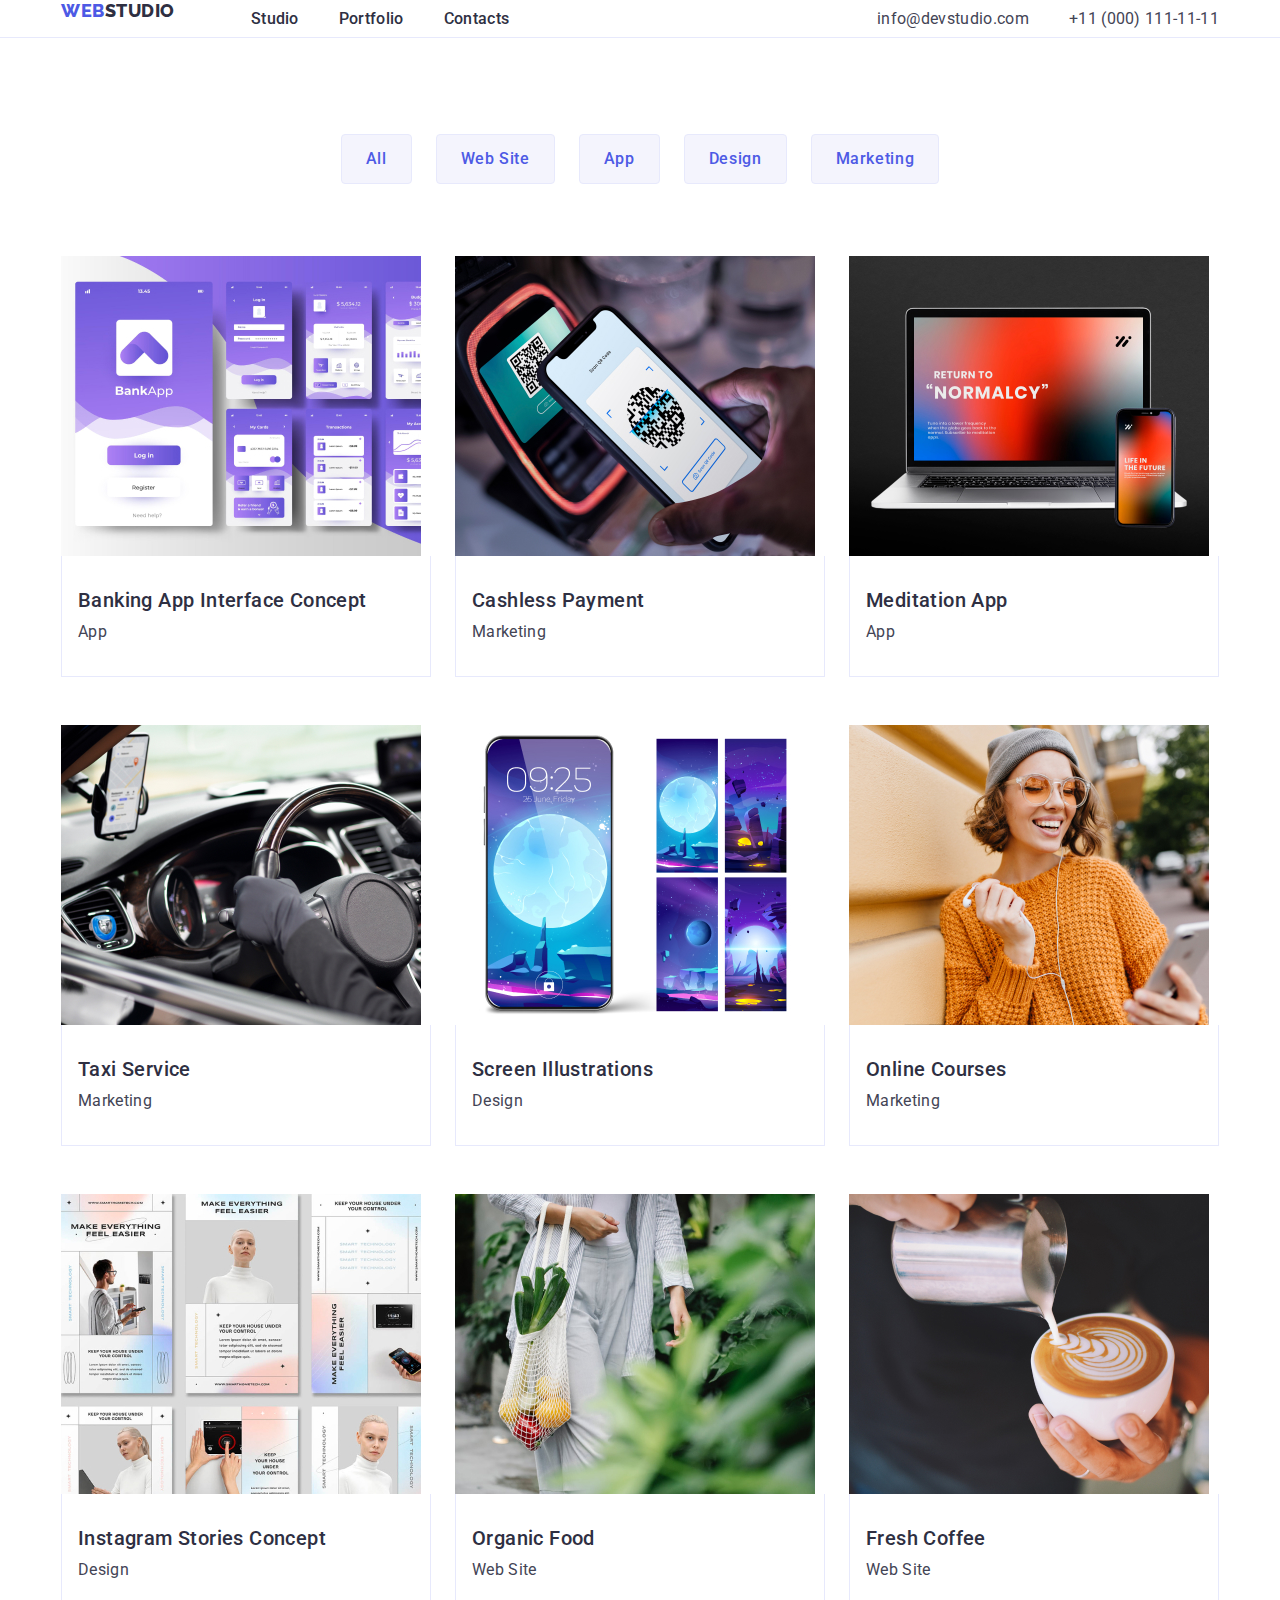
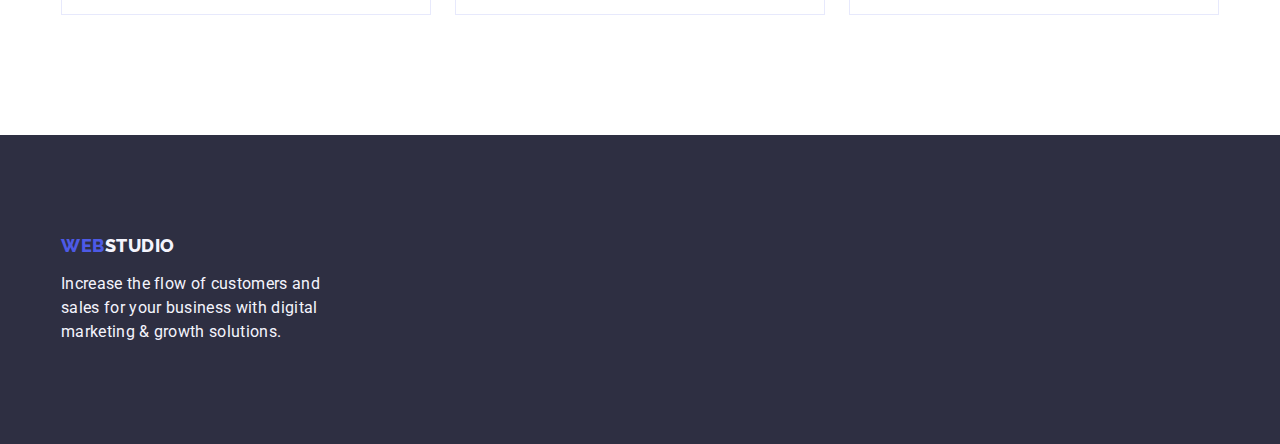
==== portfolio.html @ 87dd43fb "first" ====
<!DOCTYPE html>
<html lang="en">
  <head>
    <meta charset="UTF-8" />
    <meta name="viewport" content="width=device-width, initial-scale=1.0" />
    <link
      rel="stylesheet"
      href="https://cdnjs.cloudflare.com/ajax/libs/modern-normalize/2.0.0/modern-normalize.min.css"
      integrity="sha512-4xo8blKMVCiXpTaLzQSLSw3KFOVPWhm/TRtuPVc4WG6kUgjH6J03IBuG7JZPkcWMxJ5huwaBpOpnwYElP/m6wg=="
      crossorigin="anonymous"
      referrerpolicy="no-referrer"
    />
    <link rel="stylesheet" href="./css/styles.css" />
    <link rel="preconnect" href="https://fonts.googleapis.com" />
    <link rel="preconnect" href="https://fonts.gstatic.com" crossorigin />
    <link
      href="https://fonts.googleapis.com/css2?family=Raleway:wght@800&family=Roboto:wght@400;500;700;900&display=swap"
      rel="stylesheet"
    />
    <title>Portfolio</title>
  </head>
  <body>
    <header class="main-header-container">
      <div class="container another-container">
        <nav class="main-navigation-container">
          <a class="logo-a link" href="./index.html"
            >Web<span class="logo-span-dark-header">Studio</span></a
          >
          <ul class="navigation-list list">
            <li><a class="nav-link link" href="./index.html">Studio</a></li>
            <li>
              <a class="nav-link link" href="./portfolio.html">Portfolio</a>
            </li>
            <li><a class="nav-link link" href="">Contacts</a></li>
          </ul>
        </nav>
        <address class="address-container">
          <ul class="address-list list">
            <li>
              <a class="address-link link" href="mailto:info@devstudio.com"
                >info@devstudio.com</a
              >
            </li>
            <li>
              <a class="address-link link" href="tel:+110001111111"
                >+11 (000) 111-11-11</a
              >
            </li>
          </ul>
        </address>
      </div>
    </header>
    <main class="main-container-portfolio">
      <section class="section-one-container">
        <div class="container">
          <h1 class="visually-hidden">Buttons</h1>
          <ul class="sec-one-list-of-buttons list">
            <li><button class="sec-one-button" type="button">All</button></li>
            <li>
              <button class="sec-one-button" type="button">Web Site</button>
            </li>
            <li><button class="sec-one-button" type="button">App</button></li>
            <li>
              <button class="sec-one-button" type="button">Design</button>
            </li>
            <li>
              <button class="sec-one-button" type="button">Marketing</button>
            </li>
          </ul>
          <ul class="list-of-projects-sec-two list">
            <li class="project-container">
              <a class="project-link link" href="">
                <img
                  class="image"
                  src="./images/Projectcard1.jpg"
                  alt="Projectcard1"
                  width="360"
                />
                <div class="container3">
                  <h2 class="project-header">Banking App Interface Concept</h2>
                  <p class="project-description">App</p>
                </div>
              </a>
            </li>
            <li class="project-container">
              <a class="project-link link" href="">
                <img
                  class="image"
                  src="./images/Projectcard2.jpg"
                  alt="Projectcard2"
                  width="360"
                />
                <div class="container3">
                  <h2 class="project-header">Cashless Payment</h2>
                  <p class="project-description">Marketing</p>
                </div>
              </a>
            </li>
            <li class="project-container">
              <a class="project-link link" href="">
                <img
                  class="image"
                  src="./images/Projectcard3.jpg"
                  alt="Projectcard3"
                  width="360"
                />
                <div class="container3">
                  <h2 class="project-header">Meditation App</h2>
                  <p class="project-description">App</p>
                </div>
              </a>
            </li>
            <li class="project-container">
              <a class="project-link link" href="">
                <img
                  class="image"
                  src="./images/Projectcard4.jpg"
                  alt="Projectcard4"
                  width="360"
                />
                <div class="container3">
                  <h2 class="project-header">Taxi Service</h2>
                  <p class="project-description">Marketing</p>
                </div>
              </a>
            </li>
            <li class="project-container">
              <a class="project-link link" href="">
                <img
                  class="image"
                  src="./images/Projectcard5.jpg"
                  alt="Projectcard5"
                  width="360"
                />
                <div class="container3">
                  <h2 class="project-header">Screen Illustrations</h2>
                  <p class="project-description">Design</p>
                </div>
              </a>
            </li>
            <li class="project-container">
              <a class="project-link link" href="">
                <img
                  class="image"
                  src="./images/Projectcard6.jpg"
                  alt="Projectcard6"
                  width="360"
                />
                <div class="container3">
                  <h2 class="project-header">Online Courses</h2>
                  <p class="project-description">Marketing</p>
                </div>
              </a>
            </li>
            <li class="project-container">
              <a class="project-link link" href="">
                <img
                  class="image"
                  src="./images/Projectcard7.jpg"
                  alt="Projectcard7"
                  width="360"
                />
                <div class="container3">
                  <h2 class="project-header">Instagram Stories Concept</h2>
                  <p class="project-description">Design</p>
                </div>
              </a>
            </li>
            <li class="project-container">
              <a class="project-link link" href="">
                <img
                  class="image"
                  src="./images/Projectcard8.jpg"
                  alt="Projectcard8"
                  width="360"
                />
                <div class="container3">
                  <h2 class="project-header">Organic Food</h2>
                  <p class="project-description">Web Site</p>
                </div>
              </a>
            </li>
            <li class="project-container">
              <a class="project-link link" href="">
                <img
                  class="image"
                  src="./images/Projectcard9.jpg"
                  alt="Projectcard9"
                  width="360"
                />
                <div class="container3">
                  <h2 class="project-header">Fresh Coffee</h2>
                  <p class="project-description">Web Site</p>
                </div>
              </a>
            </li>
          </ul>
        </div>
      </section>
    </main>
    <footer class="footer-container">
      <div class="container">
        <a class="logo-b link" href="./index.html"
          >Web<span class="logo-span-dark-footer">Studio</span></a
        >
        <p class="footer-additional-description">
          Increase the flow of customers and sales for your business with
          digital marketing & growth solutions.
        </p>
      </div>
    </footer>
  </body>
</html>
---- css/styles.css ----
:root {
  --IRIS: #4d5ae5;
  --NAVY-BLUE: #2e2f42;
  --WHITE: #ffffff;
  --SLATE: #434455;
  --CLOUD: #f4f4fd;
  --OCEAN: #404bbf;
}
* {
  margin: 0;
  padding: 0;
}
body {
  background-color: var(--WHITE);
  font-family: "Roboto", sans-serif;
  color: var(--SLATE);
}
.logo-a {
  text-transform: uppercase;
  color: var(--IRIS);
  font-weight: 800;
  font-size: 18px;
  line-height: 1.17;
  letter-spacing: 0.54px;
  font-family: "Raleway", sans-serif;
  margin-right: 76px;
  margin-bottom: 16px;
  flex-shrink: 0;
}
.logo-b {
  text-transform: uppercase;
  color: var(--IRIS);
  font-weight: 800;
  font-size: 18px;
  line-height: 1.17;
  letter-spacing: 0.54px;
  font-family: "Raleway", sans-serif;
  margin-right: 76px;
  margin-bottom: 16px;
  display: inline-block;
  flex-shrink: 0;
}
.logo-span-dark-header {
  color: var(--NAVY-BLUE);
}

.link {
  text-decoration: none;
}

.list {
  list-style-type: none;
}

.navigation-list {
  list-style-type: none;
  display: flex;
  gap: 40px;
}

.nav-link {
  color: var(--NAVY-BLUE, #2e2f42);
  font-size: 16px;
  font-weight: 500;
  line-height: 150%;
  letter-spacing: 0.32px;
  padding-top: 24px;
  padding-bottom: 24px;
}

.nav-link:hover,
.nav-link:focus {
  color: var(--OCEAN);
}

.address-container {
  font-style: normal;
}

.address-list {
  list-style-type: none;
  display: flex;
  gap: 40px;
}

.address-link {
  color: var(--SLATE, #434455);
  font-size: 16px;
  font-weight: 400;
  line-height: 150%;
  letter-spacing: 0.32px;
  text-decoration: none;
}

.address-link:hover,
.address-link:focus {
  color: var(--OCEAN);
}

.hero-image-section-container {
  background-color: var(--NAVY-BLUE);
  padding-top: 188px;
  padding-bottom: 188px;
}

.hero-image-header {
  color: var(--WHITE, #fff);
  text-align: center;
  font-size: 56px;
  font-weight: 700;
  line-height: 107.143%;
  letter-spacing: 1.12px;
  max-width: 496px;
  margin: 0 auto;
  margin-bottom: 48px;
}

.hero-image-button {
  background: var(--IRIS, #4d5ae5);
  color: var(--WHITE, #fff);
  font-family: "Roboto", sans-serif;
  border-radius: 4px;
  box-shadow: 0px 4px 4px 0px rgba(0, 0, 0, 0.15);
  font-size: 16px;
  font-weight: 500;
  line-height: 150%;
  letter-spacing: 0.64px;
  cursor: pointer;
  display: block;
  min-width: 169px;
  height: 56px;
  border: none;
  margin: 0 auto;
}

.hero-image-button:hover,
.hero-image-button:focus {
  background-color: var(--OCEAN);
}

.first-section-list {
  list-style-type: none;
  display: flex;
  gap: 24px;
}
.trait-container {
  display: inline-flex;
  width: 100%;
  min-width: 264px;
  flex-direction: column;
  align-items: flex-start;
  gap: 8px;
}
.trait-header {
  color: var(--NAVY-BLUE, #2e2f42);
  font-size: 20px;
  font-weight: 500;
  line-height: 120%;
  letter-spacing: 0.4px;
  margin-bottom: 8px;
}

.trait-description {
  color: var(--SLATE, #434455);
  font-size: 16px;
  line-height: 150%;
  letter-spacing: 0.32px;
}

.section-two-header {
  color: var(--NAVY-BLUE, #2e2f42);
  text-align: center;
  font-size: 36px;
  font-weight: 700;
  line-height: 111.111%;
  letter-spacing: 0.72px;
  text-transform: capitalize;
  margin-bottom: 72px;
}

.sec-two-image-list {
  list-style-type: none;
}
.sec-two-container-li {
  display: inline-flex;
  flex-direction: column;
  align-items: flex-start;
  border: 1px solid var(--corn-flower-color);
  width: calc((100% - 48px) / 3);
}
.section-three-container {
  background-color: var(--CLOUD, #f4f4fd);
  padding-top: 120px;
  padding-bottom: 120px;
}

.section-three-header {
  color: var(--NAVY-BLUE, #2e2f42);
  text-align: center;
  font-size: 36px;
  font-weight: 700;
  line-height: 111.111%;
  letter-spacing: 0.72px;
  text-transform: capitalize;
  margin-bottom: 72px;
}

.sec-three-members-list {
  list-style-type: none;
  display: flex;
  gap: 24px;
}
.team-member-container {
  background-color: var(--WHITE, #fff);
  display: inline-flex;
  padding-bottom: 32px;
  flex-direction: column;
  justify-content: center;
  align-items: center;
  gap: 32px;
  border-radius: 0 0 4px 4px;
  box-shadow: 0px 2px 1px 0px rgba(46, 47, 66, 0.08),
    0px 1px 1px 0px rgba(46, 47, 66, 0.16),
    0px 1px 6px 0px rgba(46, 47, 66, 0.08);
}

.team-member-header {
  color: var(--NAVY-BLUE, #2e2f42);
  text-align: center;
  font-size: 20px;
  font-weight: 500;
  line-height: 120%;
  letter-spacing: 0.4px;
  text-align: center;
  margin-bottom: 8px;
}

.team-member-description {
  color: var(--SLATE);
  text-align: center;
  font-size: 16px;
  line-height: 150%;
  letter-spacing: 0.32px;
  text-align: center;
}

.footer-container {
  background-color: var(--NAVY-BLUE, #2e2f42);
  flex-direction: column;
  justify-content: flex-start;
  align-items: flex-start;
  padding: 100px 0;
}

.logo-span-dark-footer {
  color: var(--CLOUD);
}

.footer-additional-description {
  color: var(--CLOUD, #f4f4fd);
  font-size: 16px;
  line-height: 150%;
  letter-spacing: 0.32px;
  max-width: 264px;
}

.sec-one-list-of-buttons {
  list-style-type: none;
  display: flex;
  justify-content: center;
  gap: 24px;
  margin-bottom: 72px;
}

.sec-one-button {
  background-color: var(--CLOUD);
  color: var(--IRIS);
  font-size: 16px;
  font-weight: 500;
  line-height: 150%;
  letter-spacing: 0.64px;
  text-align: center;
  cursor: pointer;
  font-family: "Roboto", sans-serif;
  padding: 12px 24px;
  border: 1px solid #e7e9fc;
  border-radius: 4px;
}

.sec-one-button:hover,
.sec-one-button:focus {
  background-color: var(--OCEAN);
  color: var(--WHITE);
  border: 1px solid transparent;
}

.list-of-projects-sec-two {
  list-style-type: none;
  display: flex;
  flex-wrap: wrap;
  column-gap: 24px;
  row-gap: 48px;
}

.project-container {
  background-color: var(--WHITE, #fff);
  width: calc((100% - 48px) / 3);
}

.project-header {
  color: var(--NAVY-BLUE);
  font-size: 20px;
  font-weight: 500;
  line-height: 120%;
  letter-spacing: 0.4px;
  text-transform: capitalize;
  margin-bottom: 8px;
}

.project-description {
  color: var(--SLATE, #434455);
  font-size: 16px;
  font-weight: 400;
  line-height: 150%;
  letter-spacing: 0.32px;
}
.main-header-container {
  border-bottom: 1px solid #e7e9fc;
}
.another-container {
  display: flex;
  justify-content: space-between;
  align-items: center;
}
.container {
  width: 1158px;
  margin: 0 auto;
  padding-left: 15px;
  padding-right: 15px;
}
.main-navigation-container {
  display: flex;
  align-items: center;
}
.image {
  display: block;
}
.hero-image-section-container {
  padding-top: 188px;
  padding-bottom: 188px;
}
.first-section-container {
  padding-top: 120px;
  padding-bottom: 120px;
}
.visually-hidden {
  position: absolute;
  width: 1px;
  height: 1px;
  margin: -1px;
  border: 0;
  padding: 0;
  white-space: nowrap;
  clip-path: inset(100%);
  clip: rect(0 0 0 0);
  overflow: hidden;
}
.section-two-container {
  padding-bottom: 120px;
}
.sec-two-image-list {
  display: flex;
  gap: 24px;
}
.section-one-container {
  padding-top: 96px;
  padding-bottom: 120px;
}
.container-a {
  padding-top: 32px;
  padding-bottom: 32px;
}
.container3 {
  padding: 32px 16px;
  border: 1px solid #e7e9fc;
  border-top: none;
}
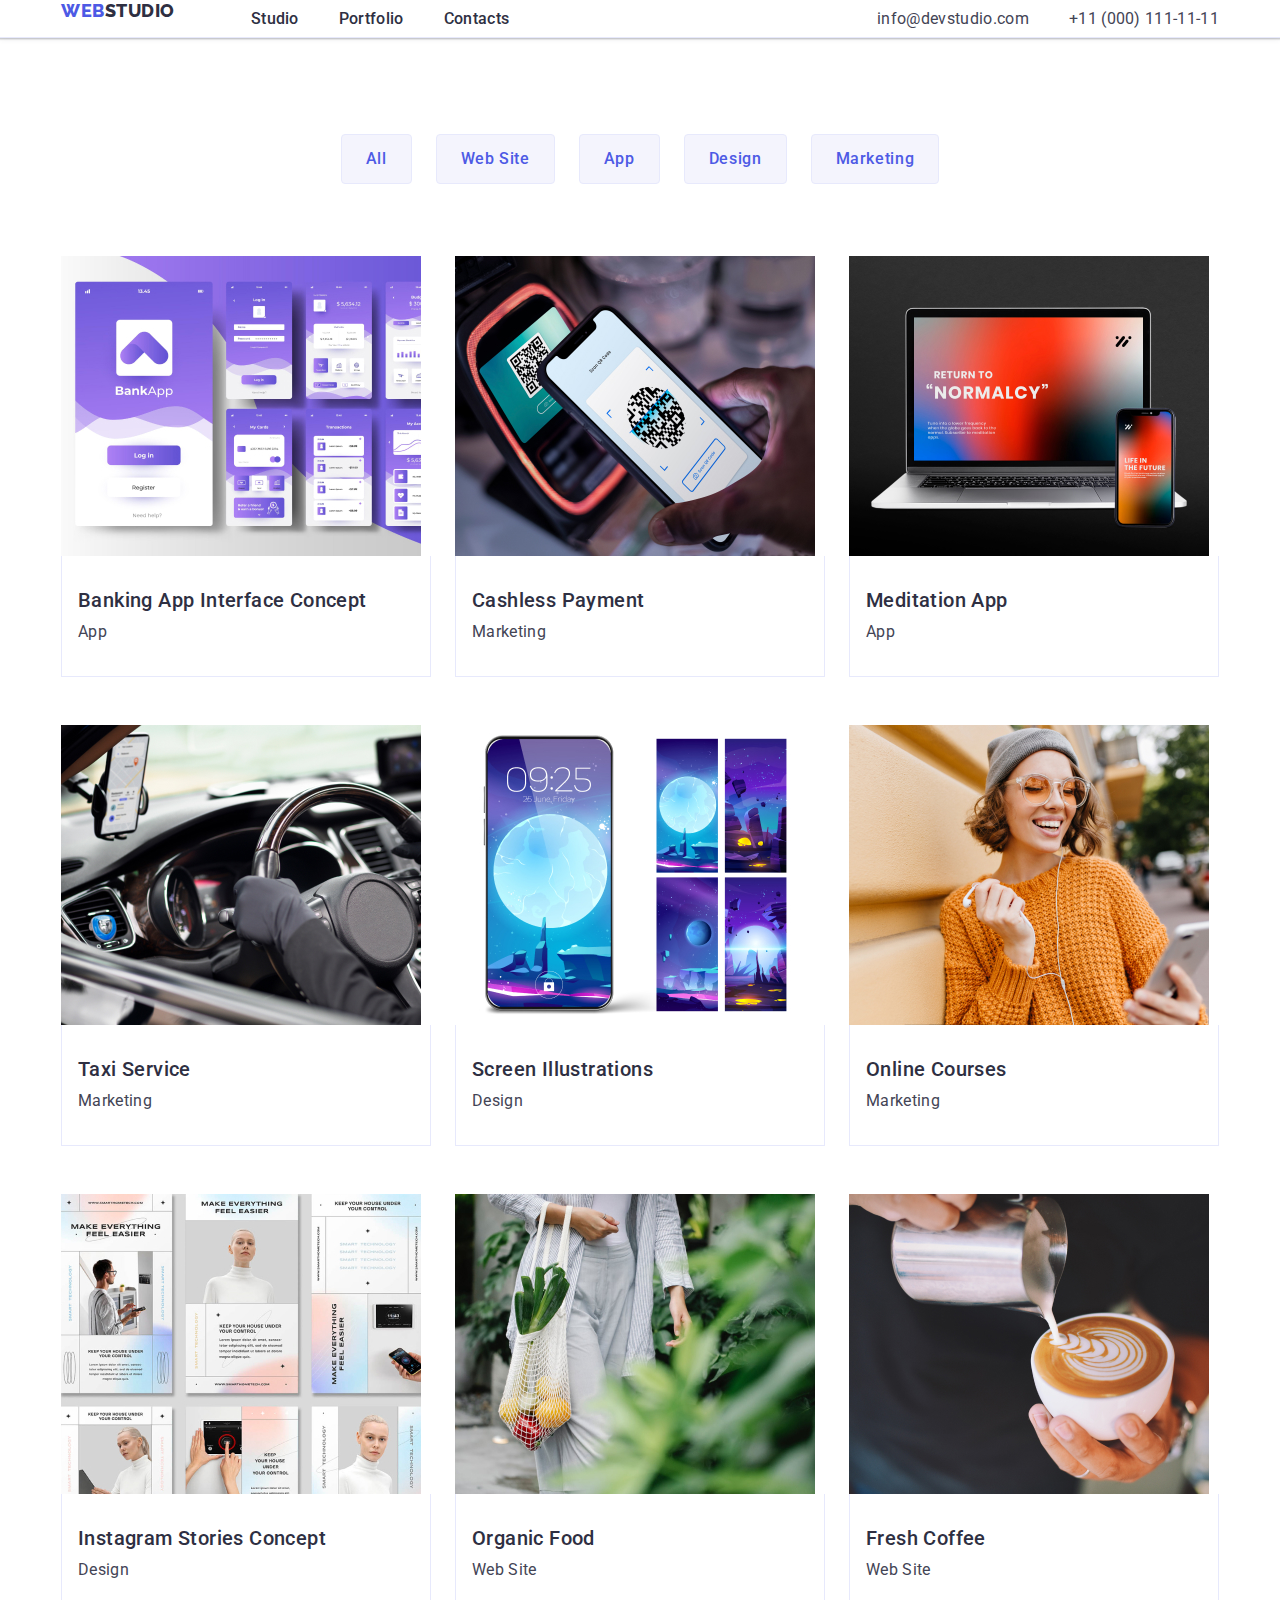
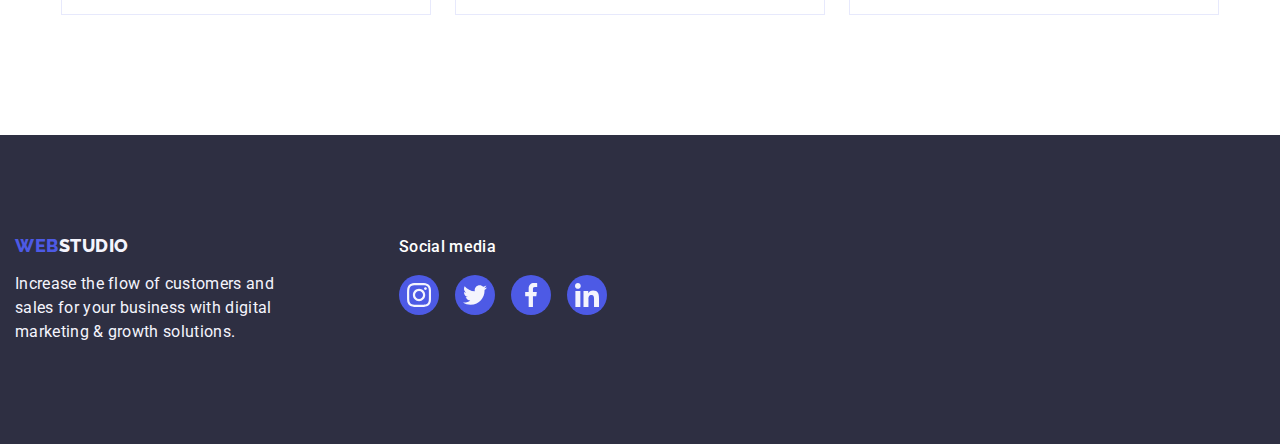
==== commit 21a4d359: "final?" ====
--- a/portfolio.html
+++ b/portfolio.html
@@ -199,14 +199,36 @@
       </section>
     </main>
     <footer class="footer-container">
-      <div class="container">
-        <a class="logo-b link" href="./index.html"
-          >Web<span class="logo-span-dark-footer">Studio</span></a
-        >
+      <div class="container-foot">
+        <div class="footer-logo">
+       <a class="logo-b link" href="./index.html"
+          >Web<span class="logo-span-dark-footer">Studio</span></a>
         <p class="footer-additional-description">
           Increase the flow of customers and sales for your business with
           digital marketing & growth solutions.
         </p>
+        </div>
+        <div>
+          <p class="paragraph-container">Social media</p>
+          <ul class="footer-ul">
+           <li class="footer-social-list">
+            <a class="social-link" href="">
+              <svg class="social-icon" width="24" height="24">
+                <use href="./images/icons.svg#instagram"></use></svg></a></li>
+           <li class="footer-social-list">
+            <a class="social-link" href="">
+              <svg class="social-icon" width="24" height="24">
+                <use href="./images/icons.svg#twitter"></use></svg></a></li>
+           <li class="footer-social-list">
+            <a class="social-link" href="">
+              <svg class="social-icon" width="24" height="24">
+                <use href="./images/icons.svg#facebook"></use></svg></a></li>
+           <li class="footer-social-list">
+            <a class="social-link" href="">
+              <svg class="social-icon" width="24" height="24">
+                <use href="./images/icons.svg#linked-in"></use></svg></a></li>
+          </ul>
+        </div>
       </div>
     </footer>
   </body>
--- a/css/styles.css
+++ b/css/styles.css
@@ -101,6 +101,17 @@
   background-color: var(--NAVY-BLUE);
   padding-top: 188px;
   padding-bottom: 188px;
+  background-image: linear-gradient(
+      to bottom,
+      rgba(46, 47, 66, 0.7),
+      rgba(46, 47, 66, 0.7)
+    ),
+    url(../images/People-office.jpg);
+  max-width: 1440px;
+  background-repeat: no-repeat;
+  background-position: center;
+  background-size: cover;
+  margin-inline: auto;
 }
 
 .hero-image-header {
@@ -292,6 +303,8 @@
   background-color: var(--OCEAN);
   color: var(--WHITE);
   border: 1px solid transparent;
+  box-shadow: 0px 3px 1px rgba(0, 0, 0, 0.1), 0px 2px 1px rgba(0, 0, 0, 0.08),
+    0px 2px 2px rgba(0, 0, 0, 0.12);
 }
 
 .list-of-projects-sec-two {
@@ -306,7 +319,14 @@
   background-color: var(--WHITE, #fff);
   width: calc((100% - 48px) / 3);
 }
-
+.project-link {
+  display: block;
+}
+.project-link:hover,
+.project-link:focus {
+  box-shadow: 0px 1px 6px rgba(46, 47, 66, 0.08),
+    0px 1px 1px rgba(46, 47, 66, 0.16), 0px 2px 1px rgba(46, 47, 66, 0.08);
+}
 .project-header {
   color: var(--NAVY-BLUE);
   font-size: 20px;
@@ -326,6 +346,8 @@
 }
 .main-header-container {
   border-bottom: 1px solid #e7e9fc;
+  box-shadow: 0px 2px 1px rgba(46, 47, 66, 0.08),
+    0px 1px 1px rgba(46, 47, 66, 0.16), 0px 1px 6px rgba(46, 47, 66, 0.08);
 }
 .another-container {
   display: flex;
@@ -385,3 +407,115 @@
   border: 1px solid #e7e9fc;
   border-top: none;
 }
+.svgicons {
+  display: flex;
+  align-items: center;
+  justify-content: center;
+  height: 112px;
+  width: 264px;
+  background-color: #f4f4fd;
+  border-radius: 4px;
+  margin-bottom: 8px;
+}
+.socialmedia {
+  display: flex;
+  justify-content: center;
+  gap: 24px;
+}
+.socialicon {
+  width: 40px;
+  height: 40px;
+  list-style: none;
+}
+.sociallist {
+  width: 100%;
+  height: 100%;
+  background-color: var(--IRIS);
+  border-radius: 50%;
+  display: flex;
+  align-items: center;
+  justify-content: center;
+}
+.sociallist:hover,
+.sociallist:focus {
+  background-color: var(--OCEAN);
+}
+.icon {
+  fill: #f4f4fd;
+}
+.sectioncustom {
+  padding-top: 120px;
+  padding-bottom: 120px;
+}
+.customers-container {
+  display: flex;
+  gap: 24px;
+}
+.customers-list {
+  width: calc((100% - 120px) / 6);
+  height: 88px;
+  list-style: none;
+}
+.customers-list-link {
+  width: 100%;
+  height: 100%;
+  border: 1px solid #8e8f99;
+  border-radius: 4px;
+  display: flex;
+  align-items: center;
+  justify-content: center;
+  color: #8e8f99;
+}
+.customers-list-link:hover,
+.customers-list-link:focus {
+  border-color: var(--OCEAN);
+  color: var(--OCEAN);
+}
+.customers-icon {
+  fill: currentColor;
+}
+.paragraph-container {
+  font-weight: 500;
+  font-size: 16px;
+  line-height: 1.5;
+  letter-spacing: 0.02em;
+  color: var(--WHITE);
+  margin-bottom: 16px;
+}
+.footer-ul {
+  display: flex;
+  gap: 16px;
+}
+.footer-social-list {
+  width: 40px;
+  height: 40px;
+  list-style: none;
+}
+.social-link {
+  width: 100%;
+  height: 100%;
+  background-color: var(--IRIS);
+  border-radius: 50%;
+  display: flex;
+  align-items: center;
+  justify-content: center;
+}
+.social-link:hover,
+.social-link:focus {
+  background-color: #31d0aa;
+}
+.social-icon {
+  fill: #f4f4f4fd;
+}
+.container-foot {
+  width: 1158px;
+  margin: 0 auto;
+  padding-left: 15px;
+  padding-right: 15px;
+  display: flex;
+  align-items: baseline;
+  margin-right: 120px;
+}
+.footer-logo {
+  margin-right: 120px;
+}
